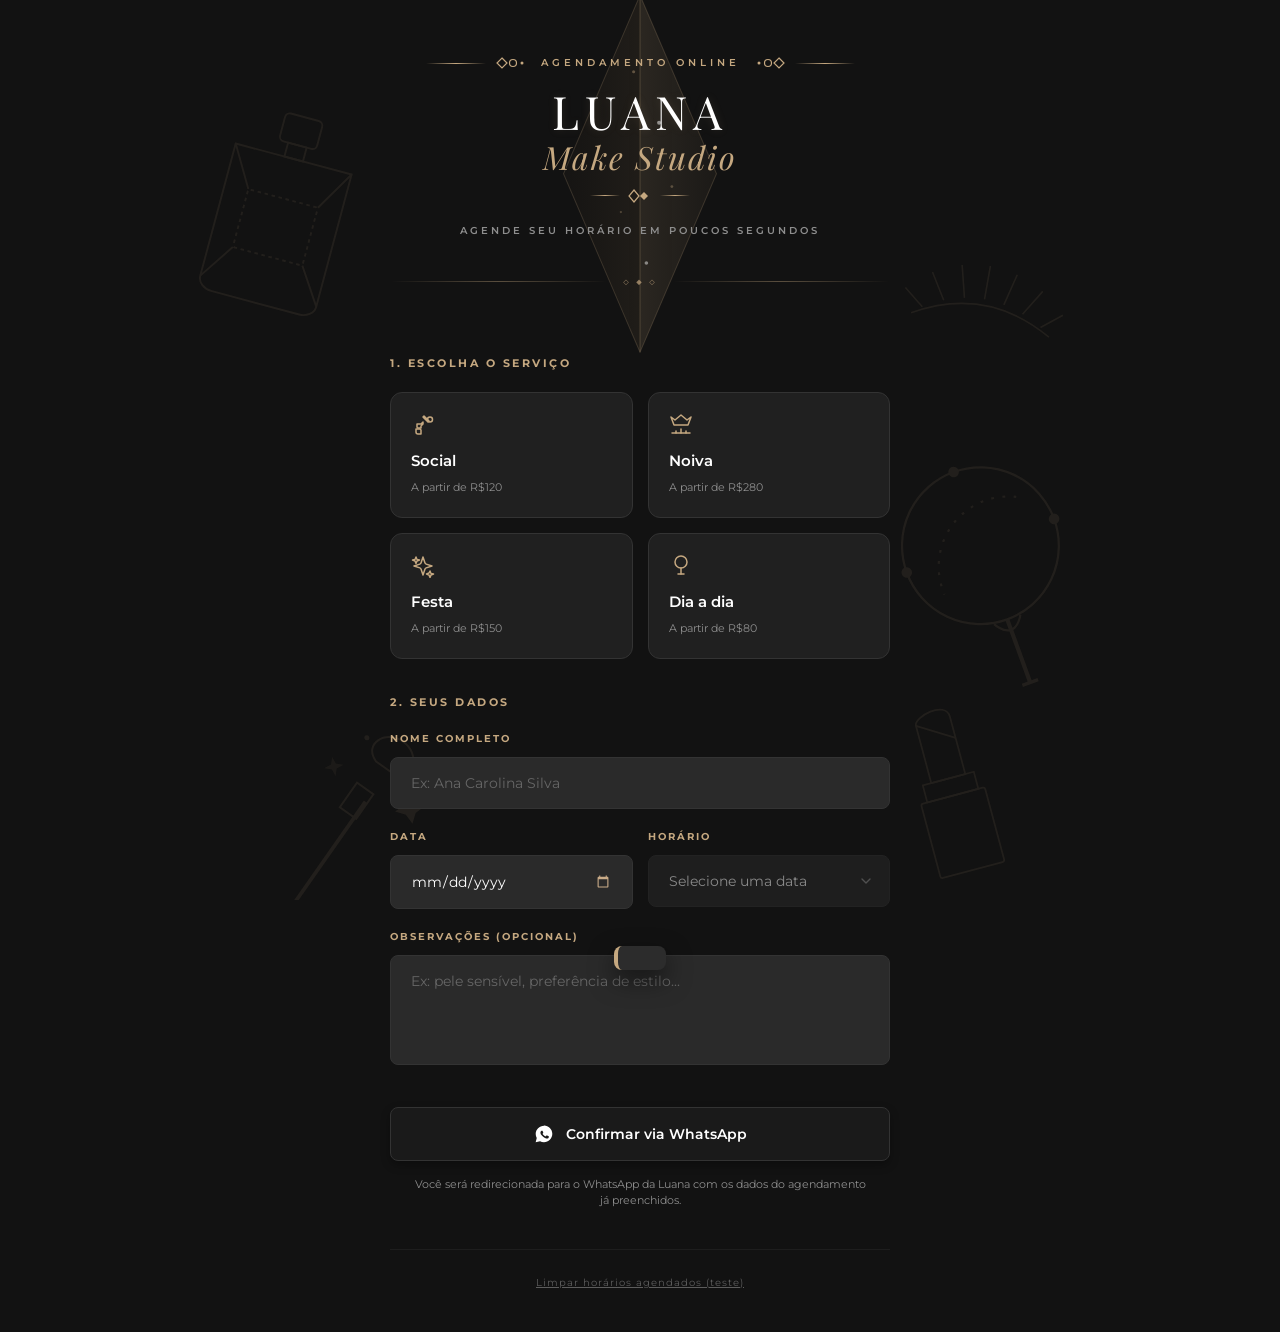
==== index.html @ 682e5b51 "Add files via upload" ====
<!DOCTYPE html>
<html lang="pt-BR">
<head>
    <meta charset="UTF-8">
    <meta name="viewport" content="width=device-width, initial-scale=1.0">
    <title>Luana Make Studio - Agendamento Online</title>
    <!-- Google Fonts -->
    <link rel="preconnect" href="https://fonts.googleapis.com">
    <link rel="preconnect" href="https://fonts.gstatic.com" crossorigin>
    <link href="https://fonts.googleapis.com/css2?family=Montserrat:wght@300;400;500;600;700&family=Playfair+Display:ital,wght@0,400;0,600;0,700;1,400&display=swap" rel="stylesheet">
    <link rel="stylesheet" href="style.css">
</head>
<body>
    <!-- Elementos de beleza decorativos no fundo da página (Marcas d'água) -->
    <div class="bg-watermarks-container">
        <!-- Perfume -->
        <svg class="bg-watermark watermark-1" viewBox="0 0 100 100" fill="none" stroke="currentColor" stroke-width="0.8">
            <rect x="42" y="10" width="16" height="12" rx="2" />
            <rect x="46" y="22" width="8" height="6" />
            <path d="M25 28 H75 V85 C75 88 72 90 69 90 H31 C28 90 25 88 25 85 Z" />
            <rect x="35" y="45" width="30" height="25" rx="1" stroke-dasharray="1.5 1.5" />
            <line x1="25" y1="28" x2="35" y2="45" />
            <line x1="75" y1="28" x2="65" y2="45" />
            <line x1="25" y1="85" x2="35" y2="70" />
            <line x1="75" y1="85" x2="65" y2="70" />
        </svg>

        <!-- Espelho de Mão -->
        <svg class="bg-watermark watermark-2" viewBox="0 0 100 100" fill="none" stroke="currentColor" stroke-width="0.8">
            <circle cx="50" cy="40" r="28" />
            <path d="M68 28 A 25 25 0 0 0 32 52" stroke-dasharray="1 3" />
            <circle cx="50" cy="12" r="1.5" fill="currentColor" />
            <circle cx="22" cy="40" r="1.5" fill="currentColor" />
            <circle cx="78" cy="40" r="1.5" fill="currentColor" />
            <path d="M50 68 V92" stroke-width="1.5" />
            <path d="M47 92 H53" stroke-width="1.2" />
            <path d="M45 68 C45 68 47 72 50 72 C53 72 55 68 55 68" />
        </svg>

        <!-- Pincel de Make e Brilhos -->
        <svg class="bg-watermark watermark-3" viewBox="0 0 100 100" fill="none" stroke="currentColor" stroke-width="0.8">
            <line x1="20" y1="80" x2="65" y2="35" stroke-width="1.5" />
            <rect x="63" y="27" width="8" height="12" transform="rotate(45 63 27)" />
            <path d="M72 20 C68 12 78 8 84 14 C90 20 86 30 78 26 Z" />
            <path d="M82 35 L84 39 L88 41 L84 43 L82 47 L80 43 L76 41 L80 39 Z" fill="currentColor" stroke="none" />
            <path d="M55 15 L56 18 L59 19 L56 20 L55 23 L54 20 L51 19 L54 18 Z" fill="currentColor" stroke="none" opacity="0.6" />
            <circle cx="70" cy="10" r="1" fill="currentColor" stroke="none" />
            <circle cx="92" cy="28" r="0.8" fill="currentColor" stroke="none" />
        </svg>

        <!-- Cílios Minimalistas -->
        <svg class="bg-watermark watermark-4" viewBox="0 0 100 100" fill="none" stroke="currentColor" stroke-width="0.8">
            <path d="M15 50 Q 50 30, 85 50" />
            <line x1="20" y1="46" x2="10" y2="38" />
            <line x1="30" y1="41" x2="22" y2="28" />
            <line x1="40" y1="38" x2="36" y2="22" />
            <line x1="50" y1="37" x2="50" y2="20" />
            <line x1="60" y1="38" x2="64" y2="22" />
            <line x1="70" y1="41" x2="78" y2="28" />
            <line x1="80" y1="46" x2="90" y2="38" />
        </svg>

        <!-- Batom de Luxo -->
        <svg class="bg-watermark watermark-5" viewBox="0 0 100 100" fill="none" stroke="currentColor" stroke-width="0.8">
            <rect x="35" y="55" width="30" height="35" rx="1" />
            <rect x="38" y="47" width="24" height="8" />
            <path d="M42 47 V 20 C42 16, 58 12, 58 20 V 47 Z" />
            <line x1="42" y1="20" x2="58" y2="30" />
        </svg>
    </div>

    <div class="container">
        <!-- Header -->
        <header class="header">
            <!-- Diamante decorativo no fundo -->
            <div class="header-diamond-bg">
                <svg viewBox="0 0 200 300" fill="none" xmlns="http://www.w3.org/2000/svg">
                    <!-- Esquerda (Faceta Escura) -->
                    <polygon points="100,10 40,150 100,290" fill="url(#left-facet-grad)" />
                    <!-- Direita (Faceta Clara) -->
                    <polygon points="100,10 160,150 100,290" fill="url(#right-facet-grad)" />
                    
                    <!-- Linhas de contorno sutis -->
                    <path d="M100 10 L160 150 L100 290 L40 150 Z" stroke="rgba(197, 168, 128, 0.2)" stroke-width="0.8" />
                    <line x1="100" y1="10" x2="100" y2="290" stroke="rgba(197, 168, 128, 0.25)" stroke-width="0.8" />
                    
                    <!-- Brilhos (Sparkles) -->
                    <circle cx="95" cy="70" r="1.2" fill="#c5a880" opacity="0.4" />
                    <circle cx="115" cy="110" r="1.6" fill="#ffffff" opacity="0.5" />
                    <circle cx="85" cy="180" r="0.9" fill="#c5a880" opacity="0.3" />
                    <circle cx="105" cy="220" r="1.4" fill="#ffffff" opacity="0.45" />
                    <circle cx="125" cy="160" r="1.1" fill="#c5a880" opacity="0.35" />

                    <defs>
                        <linearGradient id="left-facet-grad" x1="0" y1="0" x2="1" y2="0">
                            <stop offset="0%" stop-color="rgba(110, 85, 55, 0.05)" />
                            <stop offset="100%" stop-color="rgba(138, 111, 77, 0.12)" />
                        </linearGradient>
                        <linearGradient id="right-facet-grad" x1="0" y1="0" x2="1" y2="0">
                            <stop offset="0%" stop-color="rgba(197, 168, 128, 0.14)" />
                            <stop offset="100%" stop-color="rgba(165, 136, 100, 0.07)" />
                        </linearGradient>
                    </defs>
                </svg>
            </div>

            <div class="header-top">
                <span class="decor-line"></span>
                <svg class="decor-svg" viewBox="0 0 35 12" fill="none" xmlns="http://www.w3.org/2000/svg">
                    <path d="M6 1 L11 6 L6 11 L1 6 Z" stroke="#c5a880" stroke-width="1.2" />
                    <circle cx="17" cy="6" r="3.5" stroke="#c5a880" stroke-width="1.2" />
                    <circle cx="26" cy="6" r="1.5" fill="#c5a880" />
                </svg>
                <span class="header-tag">AGENDAMENTO ONLINE</span>
                <svg class="decor-svg" viewBox="0 0 35 12" fill="none" xmlns="http://www.w3.org/2000/svg">
                    <circle cx="9" cy="6" r="1.5" fill="#c5a880" />
                    <circle cx="18" cy="6" r="3.5" stroke="#c5a880" stroke-width="1.2" />
                    <path d="M29 1 L34 6 L29 11 L24 6 Z" stroke="#c5a880" stroke-width="1.2" />
                </svg>
                <span class="decor-line"></span>
            </div>
            
            <h1 class="brand-title">LUANA</h1>
            <h2 class="brand-subtitle">Make Studio</h2>
            
            <div class="header-bottom">
                <span class="decor-line-short"></span>
                <svg class="decor-svg-bottom" viewBox="0 0 24 14" fill="none" xmlns="http://www.w3.org/2000/svg">
                    <path d="M6 1 L11 7 L6 13 L1 7 Z" stroke="#c5a880" stroke-width="1.2" />
                    <path d="M16 3 L20 7 L16 11 L12 7 Z" fill="#c5a880" />
                </svg>
                <span class="decor-line-short"></span>
            </div>
            
            <p class="cta-subtitle">AGENDE SEU HORÁRIO EM POUCOS SEGUNDOS</p>

            <!-- Divisor entre o topo (header) e o meio da página -->
            <div class="header-main-divider">
                <span class="line"></span>
                <span class="symbol">◇  ◆  ◇</span>
                <span class="line"></span>
            </div>
        </header>

        <!-- Main Form -->
        <form id="booking-form" class="booking-form" novalidate>
            
            <!-- Step 1: Escolha o Serviço -->
            <section class="section">
                <h3 class="section-title">1. ESCOLHA O SERVIÇO</h3>
                
                <div class="services-grid">
                    <!-- Service 1: Social -->
                    <div class="service-card" data-service="Social" data-price="120" tabindex="0">
                        <div class="select-indicator">
                            <svg viewBox="0 0 24 24" fill="none" stroke="currentColor" stroke-width="3">
                                <polyline points="20 6 9 17 4 12"></polyline>
                            </svg>
                        </div>
                        <div class="service-icon">
                            <!-- Brushes SVG -->
                            <svg viewBox="0 0 24 24" fill="none" stroke="currentColor" stroke-width="1.5" stroke-linecap="round" stroke-linejoin="round">
                                <path d="m18 8-1 1-5-5 1-1Z"/>
                                <path d="m12 9-2 2H6v3c0 .6.4 1 1 1h3v-2l2-2Z"/>
                                <path d="M9 16H5v3a2 2 0 0 0 2 2h3v-4Z"/>
                                <path d="M19 9a2.5 2.5 0 1 0 0-5 2.5 2.5 0 0 0 0 5Z"/>
                            </svg>
                        </div>
                        <h4 class="service-name">Social</h4>
                        <p class="service-price">A partir de R$120</p>
                    </div>

                    <!-- Service 2: Noiva -->
                    <div class="service-card" data-service="Noiva" data-price="280" tabindex="0">
                        <div class="select-indicator">
                            <svg viewBox="0 0 24 24" fill="none" stroke="currentColor" stroke-width="3">
                                <polyline points="20 6 9 17 4 12"></polyline>
                            </svg>
                        </div>
                        <div class="service-icon">
                            <!-- Tiara/Crown SVG -->
                            <svg viewBox="0 0 24 24" fill="none" stroke="currentColor" stroke-width="1.5" stroke-linecap="round" stroke-linejoin="round">
                                <path d="M2 4 5 12h14l3-8-4 3-6-5-6 5Z"/>
                                <path d="M3 20h18"/>
                                <path d="M12 20v-4"/>
                                <path d="M7 20v-2"/>
                                <path d="M17 20v-2"/>
                            </svg>
                        </div>
                        <h4 class="service-name">Noiva</h4>
                        <p class="service-price">A partir de R$280</p>
                    </div>

                    <!-- Service 3: Festa -->
                    <div class="service-card" data-service="Festa" data-price="150" tabindex="0">
                        <div class="select-indicator">
                            <svg viewBox="0 0 24 24" fill="none" stroke="currentColor" stroke-width="3">
                                <polyline points="20 6 9 17 4 12"></polyline>
                            </svg>
                        </div>
                        <div class="service-icon">
                            <!-- Sparkles SVG -->
                            <svg viewBox="0 0 24 24" fill="none" stroke="currentColor" stroke-width="1.5" stroke-linecap="round" stroke-linejoin="round">
                                <path d="m12 3-1.912 5.813a2 2 0 0 1-1.275 1.275L3 12l5.813 1.912a2 2 0 0 1 1.275 1.275L12 21l1.912-5.813a2 2 0 0 1 1.275-1.275L21 12l-5.813-1.912a2 2 0 0 1-1.275-1.275Z"/>
                                <path d="m5 3 1 2.5L8.5 6 6 7 5 9.5 4 7 1.5 6 4 5.5Z"/>
                                <path d="m19 17 1 2.5 2.5.5-2.5 1-1 2.5-1-2.5-2.5-1 2.5-1Z"/>
                            </svg>
                        </div>
                        <h4 class="service-name">Festa</h4>
                        <p class="service-price">A partir de R$150</p>
                    </div>

                    <!-- Service 4: Dia a dia -->
                    <div class="service-card" data-service="Dia a dia" data-price="80" tabindex="0">
                        <div class="select-indicator">
                            <svg viewBox="0 0 24 24" fill="none" stroke="currentColor" stroke-width="3">
                                <polyline points="20 6 9 17 4 12"></polyline>
                            </svg>
                        </div>
                        <div class="service-icon">
                            <!-- Mirror/Hand mirror SVG -->
                            <svg viewBox="0 0 24 24" fill="none" stroke="currentColor" stroke-width="1.5" stroke-linecap="round" stroke-linejoin="round">
                                <circle cx="12" cy="8" r="6"/>
                                <path d="M12 14v6"/>
                                <path d="M9 20h6"/>
                            </svg>
                        </div>
                        <h4 class="service-name">Dia a dia</h4>
                        <p class="service-price">A partir de R$80</p>
                    </div>
                </div>
                <!-- Input oculto para armazenar o serviço selecionado -->
                <input type="hidden" id="selected-service" name="service" required>
            </section>

            <!-- Step 2: Seus Dados -->
            <section class="section">
                <h3 class="section-title">2. SEUS DADOS</h3>
                
                <!-- Nome Completo -->
                <div class="form-group">
                    <label for="name" class="form-label">NOME COMPLETO</label>
                    <input type="text" id="name" name="name" class="form-input" placeholder="Ex: Ana Carolina Silva" required autocomplete="name">
                </div>
                
                <!-- Data e Horário -->
                <div class="form-row">
                    <div class="form-group">
                        <label for="date" class="form-label">DATA</label>
                        <input type="date" id="date" name="date" class="form-input" required min="">
                    </div>
                    
                    <div class="form-group">
                        <label for="time" class="form-label">HORÁRIO</label>
                        <select id="time" name="time" class="form-input" required disabled>
                            <option value="" disabled selected>Selecione uma data</option>
                        </select>
                    </div>
                </div>
                
                <!-- Observações -->
                <div class="form-group">
                    <label for="notes" class="form-label">OBSERVAÇÕES (OPCIONAL)</label>
                    <textarea id="notes" name="notes" class="form-input form-textarea" placeholder="Ex: pele sensível, preferência de estilo..."></textarea>
                </div>
            </section>

            <!-- Submit Button & Disclaimer -->
            <div class="form-actions">
                <button type="submit" id="submit-btn" class="submit-btn">
                    <svg class="whatsapp-icon" viewBox="0 0 24 24" fill="currentColor">
                        <path d="M12.012 2c-5.506 0-9.979 4.478-9.979 9.984 0 1.758.455 3.414 1.258 4.865L2 22l5.289-1.383c1.4.764 2.996 1.196 4.701 1.196 5.505 0 9.979-4.478 9.979-9.983 0-5.507-4.474-9.984-9.957-9.984zm5.748 14.127c-.244.689-1.218 1.253-1.677 1.297-.459.043-.919.223-2.923-.572-2.584-1.025-4.238-3.66-4.367-3.832-.128-.172-1.04-1.385-1.04-2.639 0-1.254.65-1.87.882-2.115.23-.245.503-.306.671-.306.168 0 .336.002.482.01.149.008.35-.057.548.423.2.487.683 1.666.744 1.787.06.121.101.263.02.424-.079.162-.12.263-.242.404-.122.141-.257.315-.367.423-.122.121-.25.253-.108.497.142.244.632 1.041 1.36 1.69.937.834 1.725 1.09 1.97 1.212.244.122.387.101.529-.062.142-.162.61-.71.773-.951.162-.244.325-.203.548-.121.223.081 1.414.667 1.657.789.244.122.406.182.465.283.06.101.06.586-.184 1.275z"/>
                    </svg>
                    <span>Confirmar via WhatsApp</span>
                </button>
                <p class="disclaimer">
                    Você será redirecionada para o WhatsApp da Luana com os dados do agendamento já preenchidos.
                </p>
            </div>
        </form>

        <!-- Test and Utility Buttons -->
        <footer class="footer">
            <button id="reset-bookings-btn" class="reset-btn" type="button">
                Limpar horários agendados (teste)
            </button>
        </footer>
    </div>

    <!-- Notification Toast -->
    <div id="toast" class="toast">
        <span id="toast-message"></span>
    </div>

    <script src="script.js"></script>
</body>
</html>
---- style.css ----
/* Design System & Variáveis */
:root {
    --bg-main: #121212;
    --bg-card: #202020;
    --bg-input: #2a2a2a;
    --bg-input-focus: #303030;
    --color-gold: #c5a880;
    --color-gold-hover: #e5c59e;
    --color-text-primary: #ffffff;
    --color-text-secondary: #c5a880;
    --color-text-muted: #8e8e8e;
    --color-border: #333333;
    --color-border-active: #c5a880;
    --color-success: #25d366; /* WhatsApp Green */
    
    --font-heading: 'Playfair Display', Georgia, serif;
    --font-body: 'Montserrat', sans-serif;
    
    --transition-fast: 0.2s ease;
    --transition-normal: 0.3s ease;
    --transition-slow: 0.5s ease;
    
    --radius-lg: 12px;
    --radius-md: 8px;
    --radius-sm: 4px;
}

/* Reset Geral */
* {
    margin: 0;
    padding: 0;
    box-sizing: border-box;
    -webkit-tap-highlight-color: transparent;
}

body {
    background-color: var(--bg-main);
    color: var(--color-text-primary);
    font-family: var(--font-body);
    font-size: 14px;
    line-height: 1.6;
    padding: 40px 20px;
    min-height: 100vh;
    display: flex;
    justify-content: center;
    align-items: flex-start;
    overflow-x: hidden;
}

/* Container Principal */
.container {
    width: 100%;
    max-width: 500px;
    margin: 0 auto;
    animation: fadeIn var(--transition-slow) forwards;
}

@keyframes fadeIn {
    from {
        opacity: 0;
        transform: translateY(20px);
    }
    to {
        opacity: 1;
        transform: translateY(0);
    }
}

/* Header */
.header {
    text-align: center;
    margin-bottom: 40px;
    position: relative;
    padding: 15px 0;
}

.header-diamond-bg {
    position: absolute;
    top: 50%;
    left: 50%;
    transform: translate(-50%, -50%);
    width: 100%;
    max-width: 255px;
    height: auto;
    z-index: 1;
    pointer-events: none;
}

.header-top {
    display: flex;
    align-items: center;
    justify-content: center;
    gap: 10px;
    margin-bottom: 15px;
    position: relative;
    z-index: 2;
}

.decor-line {
    width: 60px;
    height: 1px;
    background: linear-gradient(90deg, transparent, var(--color-gold), transparent);
}

.decor-svg {
    width: 35px;
    height: 12px;
    display: block;
}

.header-tag {
    color: var(--color-gold);
    font-family: var(--font-body);
    font-size: 10px;
    font-weight: 600;
    letter-spacing: 4px;
}

.brand-title {
    font-family: var(--font-heading);
    font-size: 46px;
    font-weight: 400;
    letter-spacing: 6px;
    color: var(--color-text-primary);
    line-height: 1.1;
    margin-bottom: 2px;
    position: relative;
    z-index: 2;
    text-shadow: 0 0 10px rgba(197, 168, 128, 0.15);
}

.brand-subtitle {
    font-family: var(--font-heading);
    font-size: 32px;
    font-style: italic;
    font-weight: 400;
    letter-spacing: 2px;
    color: var(--color-gold);
    line-height: 1.1;
    margin-bottom: 15px;
    position: relative;
    z-index: 2;
}

.header-bottom {
    display: flex;
    align-items: center;
    justify-content: center;
    gap: 8px;
    margin-bottom: 20px;
    position: relative;
    z-index: 2;
}

.decor-line-short {
    width: 30px;
    height: 1px;
    background: linear-gradient(90deg, transparent, var(--color-gold), transparent);
}

.decor-svg-bottom {
    width: 24px;
    height: 14px;
    display: block;
}

.cta-subtitle {
    font-size: 10px;
    color: var(--color-text-muted);
    letter-spacing: 3px;
    font-weight: 600;
    position: relative;
    z-index: 2;
}

.header-main-divider {
    display: flex;
    align-items: center;
    justify-content: center;
    gap: 15px;
    margin-top: 35px;
    margin-bottom: 10px;
    position: relative;
    z-index: 2;
}

.header-main-divider .line {
    flex-grow: 1;
    height: 1px;
    background: linear-gradient(90deg, transparent, rgba(197, 168, 128, 0.4), transparent);
}

.header-main-divider .symbol {
    color: var(--color-gold);
    font-size: 10px;
    opacity: 0.7;
    letter-spacing: 2px;
}

/* Seções de Formulário */
.section {
    margin-bottom: 35px;
}

.section-title {
    font-size: 11px;
    font-weight: 700;
    color: var(--color-gold);
    letter-spacing: 2.5px;
    margin-bottom: 20px;
    text-transform: uppercase;
}

/* Grid de Serviços */
.services-grid {
    display: grid;
    grid-template-columns: 1fr 1fr;
    gap: 15px;
}

.service-card {
    background-color: var(--bg-card);
    border: 1px solid var(--color-border);
    border-radius: var(--radius-lg);
    padding: 20px;
    cursor: pointer;
    position: relative;
    transition: all var(--transition-normal);
    outline: none;
    display: flex;
    flex-direction: column;
    align-items: flex-start;
}

.service-card:hover {
    border-color: rgba(197, 168, 128, 0.4);
    transform: translateY(-2px);
    box-shadow: 0 4px 15px rgba(0, 0, 0, 0.2);
}

.service-card:focus-visible {
    border-color: var(--color-gold);
    box-shadow: 0 0 0 2px rgba(197, 168, 128, 0.2);
}

/* Ícone do serviço */
.service-icon {
    width: 24px;
    height: 24px;
    color: var(--color-gold);
    margin-bottom: 12px;
    transition: transform var(--transition-normal);
}

.service-card:hover .service-icon {
    transform: scale(1.1);
}

.service-name {
    font-size: 15px;
    font-weight: 600;
    margin-bottom: 6px;
    color: var(--color-text-primary);
}

.service-price {
    font-size: 11px;
    color: var(--color-text-muted);
    font-weight: 400;
}

/* Indicador de Seleção (Checkmark) */
.select-indicator {
    position: absolute;
    top: 15px;
    right: 15px;
    width: 20px;
    height: 20px;
    background-color: var(--color-gold);
    border-radius: 50%;
    display: flex;
    align-items: center;
    justify-content: center;
    opacity: 0;
    transform: scale(0.5);
    transition: all var(--transition-normal);
    color: var(--bg-main);
}

.select-indicator svg {
    width: 12px;
    height: 12px;
}

/* Estado Selecionado */
.service-card.selected {
    border-color: var(--color-border-active);
    background-color: rgba(197, 168, 128, 0.05);
}

.service-card.selected .select-indicator {
    opacity: 1;
    transform: scale(1);
}

/* Formulários */
.form-group {
    margin-bottom: 20px;
}

.form-row {
    display: grid;
    grid-template-columns: 1fr 1fr;
    gap: 15px;
}

.form-label {
    display: block;
    font-size: 10px;
    font-weight: 700;
    color: var(--color-gold);
    letter-spacing: 2px;
    margin-bottom: 10px;
    text-transform: uppercase;
}

.form-input {
    width: 100%;
    background-color: var(--bg-input);
    border: 1px solid var(--color-border);
    border-radius: var(--radius-md);
    color: var(--color-text-primary);
    padding: 16px 20px;
    font-family: var(--font-body);
    font-size: 14px;
    outline: none;
    transition: all var(--transition-fast);
}

.form-input::placeholder {
    color: var(--color-text-muted);
    opacity: 0.6;
}

.form-input:focus {
    border-color: var(--color-gold);
    background-color: var(--bg-input-focus);
    box-shadow: 0 0 10px rgba(197, 168, 128, 0.1);
}

.form-textarea {
    resize: none;
    min-height: 110px;
}

/* Estilo específico para Select */
select.form-input {
    appearance: none;
    background-image: url("data:image/svg+xml,%3Csvg xmlns='http://www.w3.org/2000/svg' width='24' height='24' viewBox='0 0 24 24' fill='none' stroke='%23c5a880' stroke-width='2' stroke-linecap='round' stroke-linejoin='round'%3E%3Cpolyline points='6 9 12 15 18 9'%3E%3C/polyline%3E%3C/svg%3E");
    background-repeat: no-repeat;
    background-position: right 15px center;
    background-size: 16px;
    padding-right: 45px;
}

select.form-input:disabled {
    opacity: 0.5;
    cursor: not-allowed;
    background-image: url("data:image/svg+xml,%3Csvg xmlns='http://www.w3.org/2000/svg' width='24' height='24' viewBox='0 0 24 24' fill='none' stroke='%238e8e8e' stroke-width='2' stroke-linecap='round' stroke-linejoin='round'%3E%3Cpolyline points='6 9 12 15 18 9'%3E%3C/polyline%3E%3C/svg%3E");
}

/* Estilo para input Date (customizando ícone do calendário se suportado) */
input[type="date"]::-webkit-calendar-picker-indicator {
    filter: invert(79%) sepia(19%) saturate(543%) hue-rotate(352deg) brightness(88%) contrast(83%); /* Transforma em cor dourada */
    cursor: pointer;
}

/* Ações / Botões */
.form-actions {
    text-align: center;
    margin-top: 30px;
}

.submit-btn {
    width: 100%;
    background-color: #1a1a1a;
    border: 1px solid var(--color-border);
    border-radius: var(--radius-md);
    color: var(--color-text-primary);
    padding: 16px 24px;
    font-family: var(--font-body);
    font-size: 14px;
    font-weight: 600;
    cursor: pointer;
    display: flex;
    align-items: center;
    justify-content: center;
    gap: 12px;
    transition: all var(--transition-normal);
    outline: none;
    box-shadow: 0 4px 10px rgba(0, 0, 0, 0.3);
}

.submit-btn:hover {
    border-color: var(--color-gold);
    color: var(--color-gold);
    background-color: #222222;
    transform: translateY(-1px);
    box-shadow: 0 6px 15px rgba(197, 168, 128, 0.1);
}

.submit-btn:active {
    transform: translateY(1px);
}

.whatsapp-icon {
    width: 20px;
    height: 20px;
}

.disclaimer {
    font-size: 11px;
    color: var(--color-text-muted);
    margin-top: 15px;
    line-height: 1.5;
    padding: 0 20px;
}

/* Footer / Reset */
.footer {
    margin-top: 40px;
    text-align: center;
    border-top: 1px solid rgba(255, 255, 255, 0.05);
    padding-top: 20px;
}

.reset-btn {
    background: none;
    border: none;
    color: var(--color-text-muted);
    font-size: 10px;
    text-decoration: underline;
    cursor: pointer;
    font-family: var(--font-body);
    letter-spacing: 1px;
    opacity: 0.6;
    transition: opacity var(--transition-fast);
}

.reset-btn:hover {
    opacity: 1;
    color: var(--color-gold);
}

/* Toast de Notificação */
.toast {
    position: fixed;
    bottom: 30px;
    left: 50%;
    transform: translateX(-50%) translateY(100px);
    background-color: #2c2c2c;
    border-left: 4px solid var(--color-gold);
    color: var(--color-text-primary);
    padding: 12px 24px;
    border-radius: var(--radius-md);
    font-size: 12px;
    font-weight: 500;
    box-shadow: 0 10px 25px rgba(0,0,0,0.5);
    z-index: 1000;
    transition: transform 0.4s cubic-bezier(0.175, 0.885, 0.32, 1.275);
    pointer-events: none;
}

.toast.show {
    transform: translateX(-50%) translateY(0);
}

/* Validação Visual */
.form-input.error {
    border-color: #ff4d4d;
    box-shadow: 0 0 5px rgba(255, 77, 77, 0.2);
}

/* Celulares muito pequenos */
@media (max-width: 380px) {
    .services-grid {
        grid-template-columns: 1fr;
    }
    
    .form-row {
        grid-template-columns: 1fr;
    }
}

/* Elementos Decorativos no Plano de Fundo (Marcas d'água) */
.bg-watermarks-container {
    position: fixed;
    top: 0;
    left: 0;
    width: 100vw;
    height: 100vh;
    pointer-events: none;
    z-index: -1; /* Posicionado atrás de todo o conteúdo */
    overflow: hidden;
}

.bg-watermark {
    position: absolute;
    color: var(--color-gold);
    opacity: 0.09; /* Opacidade perfeita para visibilidade e elegância */
    pointer-events: none;
    transition: opacity var(--transition-slow);
}

/* Posições padrão para telas médias/pequenas (tablets/celulares) */
.watermark-1 {
    top: 10%;
    left: 5%;
    width: 180px;
    height: 180px;
    transform: rotate(15deg);
}

.watermark-2 {
    top: 48%;
    right: 5%;
    width: 220px;
    height: 220px;
    transform: rotate(-20deg);
}

.watermark-3 {
    top: 80%;
    left: 8%;
    width: 200px;
    height: 200px;
    transform: rotate(-10deg);
}

.watermark-4 {
    top: 25%;
    right: 8%;
    width: 150px;
    height: 150px;
    transform: rotate(10deg);
}

.watermark-5 {
    top: 75%;
    right: 6%;
    width: 160px;
    height: 160px;
    transform: rotate(-15deg);
}

/* Telas grandes (Desktops) - Mantém os elementos próximos ao formulário centralizado */
@media (min-width: 900px) {
    .watermark-1 {
        left: calc(50% - 480px);
        width: 240px;
        height: 240px;
    }
    
    .watermark-2 {
        right: calc(50% - 490px);
        width: 280px;
        height: 280px;
    }
    
    .watermark-3 {
        left: calc(50% - 430px);
        width: 250px;
        height: 250px;
    }
    
    .watermark-4 {
        right: calc(50% - 440px);
        width: 200px;
        height: 200px;
    }
    
    .watermark-5 {
        right: calc(50% - 420px);
        width: 220px;
        height: 220px;
    }
}

/* Celulares (telas muito pequenas) */
@media (max-width: 600px) {
    .bg-watermark {
        opacity: 0.07; /* Ligeiramente menor em telas pequenas para evitar poluição visual */
    }
    
    .watermark-1 {
        left: -40px;
        width: 140px;
        height: 140px;
    }
    
    .watermark-2 {
        right: -50px;
        width: 160px;
        height: 160px;
    }
    
    .watermark-3 {
        left: -30px;
        width: 150px;
        height: 150px;
    }
    
    .watermark-4 {
        right: -30px;
        width: 110px;
        height: 110px;
    }
    
    .watermark-5 {
        right: -25px;
        width: 120px;
        height: 120px;
    }
}
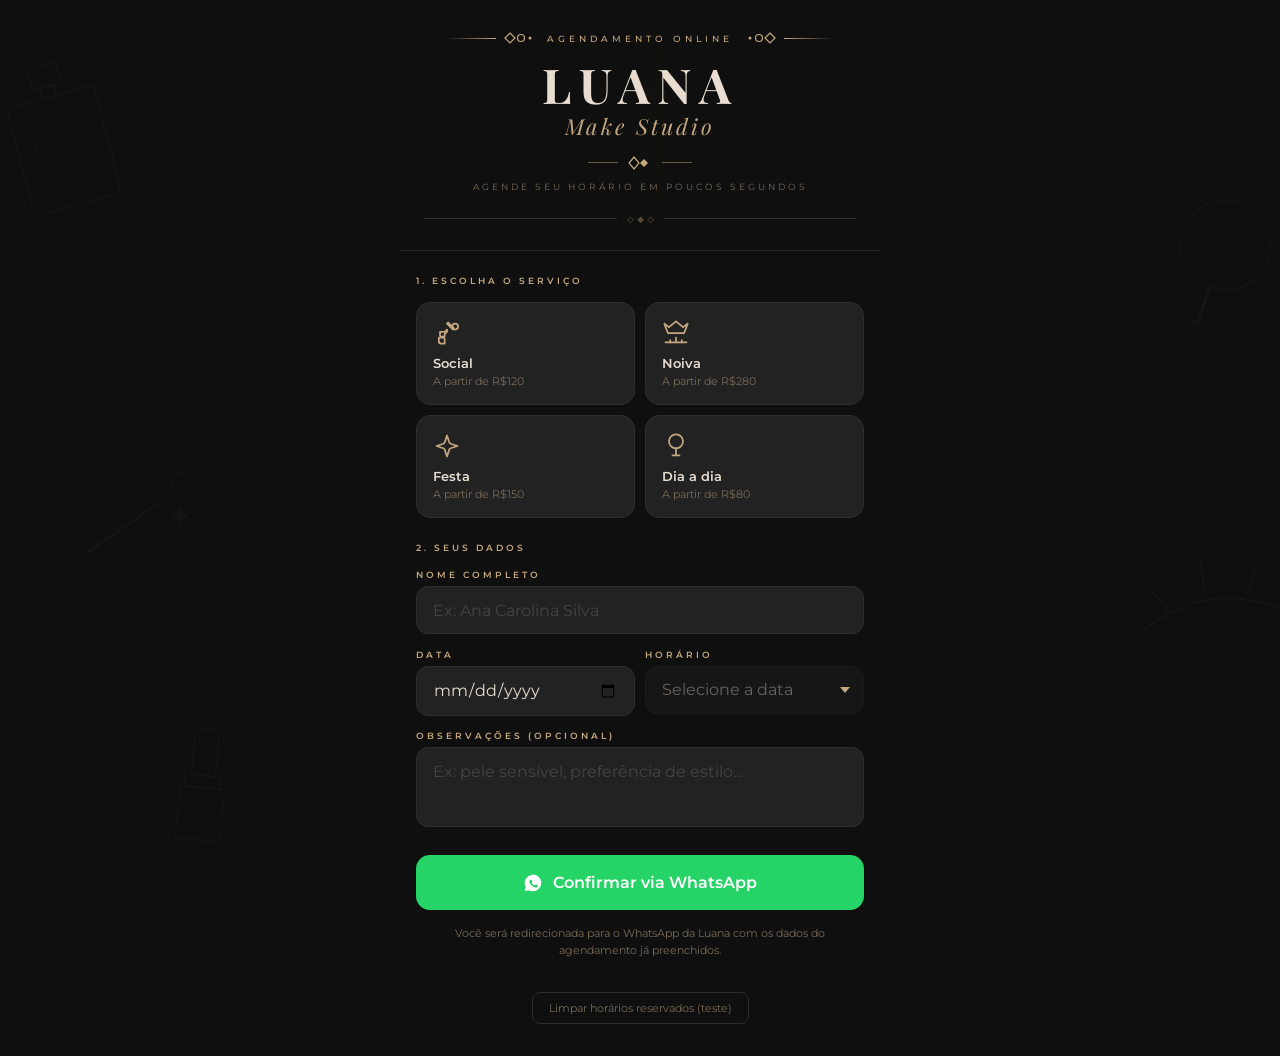
==== commit ef9778d6: "Add files via upload" ====
--- a/index.html
+++ b/index.html
@@ -1,297 +1,669 @@
 <!DOCTYPE html>
 <html lang="pt-BR">
 <head>
-    <meta charset="UTF-8">
-    <meta name="viewport" content="width=device-width, initial-scale=1.0">
-    <title>Luana Make Studio - Agendamento Online</title>
-    <!-- Google Fonts -->
-    <link rel="preconnect" href="https://fonts.googleapis.com">
-    <link rel="preconnect" href="https://fonts.gstatic.com" crossorigin>
-    <link href="https://fonts.googleapis.com/css2?family=Montserrat:wght@300;400;500;600;700&family=Playfair+Display:ital,wght@0,400;0,600;0,700;1,400&display=swap" rel="stylesheet">
-    <link rel="stylesheet" href="style.css">
+  <meta charset="UTF-8">
+  <meta name="viewport" content="width=device-width, initial-scale=1.0, viewport-fit=cover">
+  <title>Luana Make Studio - Agendamento Online</title>
+  <link rel="preconnect" href="https://fonts.googleapis.com">
+  <link rel="preconnect" href="https://fonts.gstatic.com" crossorigin>
+  <link href="https://fonts.googleapis.com/css2?family=Montserrat:wght@300;400;500;600;700&family=Playfair+Display:ital,wght@0,400;0,600;0,700;1,400&display=swap" rel="stylesheet">
+  <style>
+    *, *::before, *::after { box-sizing: border-box; margin: 0; padding: 0; -webkit-tap-highlight-color: transparent; }
+
+    :root {
+      --gold: #c5a880;
+      --gold-light: #d4bc96;
+      --gold-dark: #a0845a;
+      --bg: #0f0f0f;
+      --bg2: #1a1a1a;
+      --bg3: #222;
+      --border: #2e2e2e;
+      --text: #e8ddd0;
+      --text-muted: #7a6a58;
+      --white: #ffffff;
+      --green: #25D366;
+    }
+
+    html { font-size: 16px; scroll-behavior: smooth; }
+
+    body {
+      font-family: 'Montserrat', sans-serif;
+      background: var(--bg);
+      color: var(--text);
+      min-height: 100vh;
+      padding-bottom: env(safe-area-inset-bottom, 0);
+    }
+
+    /* ── MARCAS D'ÁGUA ── */
+    .bg-watermarks {
+      position: fixed; inset: 0;
+      pointer-events: none;
+      overflow: hidden;
+      z-index: 0;
+    }
+    .wm {
+      position: absolute;
+      color: var(--gold);
+      opacity: 0.04;
+    }
+    .wm-1 { width: 180px; top: 5%; left: -30px; transform: rotate(-15deg); }
+    .wm-2 { width: 160px; top: 20%; right: -20px; transform: rotate(20deg); }
+    .wm-3 { width: 140px; top: 50%; left: 5%; transform: rotate(10deg); }
+    .wm-4 { width: 200px; bottom: 20%; right: -30px; transform: rotate(-10deg); }
+    .wm-5 { width: 150px; bottom: 5%; left: 10%; transform: rotate(5deg); }
+
+    /* ── CONTAINER ── */
+    .container {
+      position: relative; z-index: 1;
+      max-width: 480px;
+      margin: 0 auto;
+      padding: 0 0 2rem;
+    }
+
+    /* ── HEADER ── */
+    header {
+      background: var(--bg);
+      text-align: center;
+      padding: 2rem 1.5rem 1.5rem;
+      position: relative;
+      overflow: hidden;
+      border-bottom: 1px solid rgba(197,168,128,0.15);
+    }
+    .header-diamond {
+      position: absolute;
+      top: 50%; left: 50%;
+      transform: translate(-50%, -50%);
+      width: 180px;
+      opacity: 0.06;
+      pointer-events: none;
+    }
+    .header-top {
+      display: flex;
+      align-items: center;
+      justify-content: center;
+      gap: 8px;
+      margin-bottom: 1rem;
+    }
+    .decor-line {
+      display: block;
+      height: 1px;
+      width: 50px;
+      background: linear-gradient(90deg, transparent, var(--gold));
+    }
+    .decor-line.right { background: linear-gradient(90deg, var(--gold), transparent); }
+    .decor-svg { width: 35px; flex-shrink: 0; }
+    .header-tag {
+      font-size: 9px;
+      letter-spacing: 4px;
+      color: var(--gold);
+      font-weight: 500;
+      white-space: nowrap;
+    }
+    .brand-title {
+      font-family: 'Playfair Display', serif;
+      font-size: 48px;
+      font-weight: 700;
+      letter-spacing: 8px;
+      color: var(--text);
+      line-height: 1;
+    }
+    .brand-subtitle {
+      font-family: 'Playfair Display', serif;
+      font-size: 22px;
+      font-weight: 400;
+      font-style: italic;
+      letter-spacing: 3px;
+      color: var(--gold);
+      margin-top: 0.2rem;
+    }
+    .header-bottom {
+      display: flex;
+      align-items: center;
+      justify-content: center;
+      gap: 10px;
+      margin: 0.9rem 0 0.7rem;
+    }
+    .decor-line-short {
+      display: block; height: 1px; width: 30px;
+      background: var(--gold); opacity: 0.5;
+    }
+    .decor-svg-bottom { width: 24px; }
+    .cta-subtitle {
+      font-size: 9px;
+      letter-spacing: 3px;
+      color: var(--text-muted);
+      text-transform: uppercase;
+    }
+    .header-divider {
+      display: flex; align-items: center; gap: 10px;
+      margin-top: 1.2rem;
+    }
+    .header-divider .line { flex: 1; height: 1px; background: rgba(197,168,128,0.2); }
+    .header-divider .symbol { font-size: 12px; color: var(--gold); opacity: 0.4; white-space: nowrap; }
+
+    /* ── FORM ── */
+    .booking-form { padding: 0 1rem; }
+
+    .section { margin-top: 1.5rem; }
+    .section-title {
+      font-size: 9px;
+      letter-spacing: 3px;
+      color: var(--gold);
+      font-weight: 600;
+      margin-bottom: 1rem;
+    }
+
+    /* ── SERVIÇOS ── */
+    .services-grid {
+      display: grid;
+      grid-template-columns: 1fr 1fr;
+      gap: 10px;
+    }
+    .service-card {
+      background: var(--bg3);
+      border: 1px solid var(--border);
+      border-radius: 14px;
+      padding: 1rem;
+      cursor: pointer;
+      position: relative;
+      transition: border-color 0.2s, background 0.2s;
+      touch-action: manipulation;
+      -webkit-user-select: none;
+      user-select: none;
+    }
+    .service-card:active, .service-card.selected {
+      border-color: var(--gold);
+      background: #1c1810;
+    }
+    .select-indicator {
+      position: absolute; top: 8px; right: 8px;
+      width: 18px; height: 18px;
+      border-radius: 50%;
+      background: var(--gold);
+      display: none;
+      align-items: center;
+      justify-content: center;
+    }
+    .service-card.selected .select-indicator { display: flex; }
+    .select-indicator svg { width: 10px; color: #111; }
+    .service-icon {
+      width: 28px; height: 28px;
+      margin-bottom: 8px;
+      color: var(--gold);
+    }
+    .service-icon svg { width: 100%; height: 100%; }
+    .service-name { font-size: 13px; font-weight: 600; color: var(--text); }
+    .service-price { font-size: 11px; color: var(--text-muted); margin-top: 3px; }
+    .err { font-size: 11px; color: #e07070; margin-top: 6px; display: none; }
+    .err.show { display: block; }
+
+    /* ── CAMPOS ── */
+    .form-group { margin-top: 0.9rem; }
+    .form-row { display: grid; grid-template-columns: 1fr 1fr; gap: 10px; }
+    .form-label {
+      display: block;
+      font-size: 9px;
+      letter-spacing: 3px;
+      color: var(--gold);
+      font-weight: 600;
+      margin-bottom: 6px;
+    }
+    .form-input {
+      width: 100%;
+      padding: 0.85rem 1rem;
+      background: var(--bg3);
+      border: 1px solid var(--border);
+      border-radius: 12px;
+      color: var(--text);
+      font-size: 16px; /* 16px evita zoom automático no iOS */
+      font-family: 'Montserrat', sans-serif;
+      outline: none;
+      transition: border-color 0.2s;
+      -webkit-appearance: none;
+      appearance: none;
+    }
+    .form-input::placeholder { color: #444; }
+    .form-input:focus { border-color: var(--gold); }
+    .form-textarea { resize: none; height: 80px; }
+
+    /* ── SELECT HORÁRIO — CORRIGIDO MOBILE ── */
+    .select-wrapper {
+      position: relative;
+    }
+    .select-wrapper::after {
+      content: '';
+      position: absolute;
+      right: 14px;
+      top: 50%;
+      transform: translateY(-50%);
+      width: 0; height: 0;
+      border-left: 5px solid transparent;
+      border-right: 5px solid transparent;
+      border-top: 6px solid var(--gold);
+      pointer-events: none;
+    }
+    .select-wrapper select {
+      width: 100%;
+      padding: 0.85rem 2.5rem 0.85rem 1rem;
+      background: var(--bg3);
+      border: 1px solid var(--border);
+      border-radius: 12px;
+      color: var(--text);
+      font-size: 16px; /* evita zoom no iOS */
+      font-family: 'Montserrat', sans-serif;
+      outline: none;
+      -webkit-appearance: none;
+      -moz-appearance: none;
+      appearance: none;
+      cursor: pointer;
+      touch-action: manipulation;
+    }
+    .select-wrapper select:focus { border-color: var(--gold); }
+    .select-wrapper select option { background: #1a1a1a; color: var(--text); }
+    .select-wrapper select:disabled { opacity: 0.4; cursor: not-allowed; }
+
+    /* ── BOTÃO ── */
+    .form-actions { margin-top: 1.5rem; }
+    .submit-btn {
+      display: flex;
+      align-items: center;
+      justify-content: center;
+      gap: 10px;
+      width: 100%;
+      padding: 1.1rem;
+      background: var(--green);
+      color: #fff;
+      border: none;
+      border-radius: 14px;
+      font-size: 16px;
+      font-family: 'Montserrat', sans-serif;
+      font-weight: 600;
+      cursor: pointer;
+      touch-action: manipulation;
+      -webkit-appearance: none;
+    }
+    .submit-btn:active { background: #1fb85a; }
+    .whatsapp-icon { width: 20px; height: 20px; flex-shrink: 0; }
+    .disclaimer {
+      text-align: center;
+      font-size: 11px;
+      color: var(--text-muted);
+      margin-top: 0.9rem;
+      line-height: 1.6;
+    }
+
+    /* ── TOAST ── */
+    .toast {
+      position: fixed;
+      bottom: 1.5rem; left: 50%;
+      transform: translateX(-50%) translateY(20px);
+      background: #1e1e1e;
+      border: 1px solid var(--gold);
+      color: var(--text);
+      padding: 0.75rem 1.25rem;
+      border-radius: 10px;
+      font-size: 13px;
+      opacity: 0;
+      pointer-events: none;
+      transition: opacity 0.3s, transform 0.3s;
+      z-index: 999;
+      white-space: nowrap;
+      max-width: 90vw;
+    }
+    .toast.show {
+      opacity: 1;
+      transform: translateX(-50%) translateY(0);
+    }
+
+    /* ── FOOTER ── */
+    .footer { text-align: center; margin-top: 2rem; }
+    .reset-btn {
+      font-size: 11px;
+      color: var(--text-muted);
+      background: none;
+      border: 1px solid var(--border);
+      border-radius: 8px;
+      padding: 0.5rem 1rem;
+      cursor: pointer;
+      font-family: 'Montserrat', sans-serif;
+      touch-action: manipulation;
+    }
+    .reset-btn:active { color: var(--gold); border-color: var(--gold); }
+  </style>
 </head>
 <body>
-    <!-- Elementos de beleza decorativos no fundo da página (Marcas d'água) -->
-    <div class="bg-watermarks-container">
-        <!-- Perfume -->
-        <svg class="bg-watermark watermark-1" viewBox="0 0 100 100" fill="none" stroke="currentColor" stroke-width="0.8">
-            <rect x="42" y="10" width="16" height="12" rx="2" />
-            <rect x="46" y="22" width="8" height="6" />
-            <path d="M25 28 H75 V85 C75 88 72 90 69 90 H31 C28 90 25 88 25 85 Z" />
-            <rect x="35" y="45" width="30" height="25" rx="1" stroke-dasharray="1.5 1.5" />
-            <line x1="25" y1="28" x2="35" y2="45" />
-            <line x1="75" y1="28" x2="65" y2="45" />
-            <line x1="25" y1="85" x2="35" y2="70" />
-            <line x1="75" y1="85" x2="65" y2="70" />
+
+<!-- Marcas d'água decorativas -->
+<div class="bg-watermarks" aria-hidden="true">
+  <!-- Perfume -->
+  <svg class="wm wm-1" viewBox="0 0 100 100" fill="none" stroke="currentColor" stroke-width="0.8">
+    <rect x="42" y="10" width="16" height="12" rx="2"/>
+    <rect x="46" y="22" width="8" height="6"/>
+    <path d="M25 28H75V85C75 88 72 90 69 90H31C28 90 25 88 25 85Z"/>
+    <rect x="35" y="45" width="30" height="25" rx="1" stroke-dasharray="1.5 1.5"/>
+  </svg>
+  <!-- Espelho -->
+  <svg class="wm wm-2" viewBox="0 0 100 100" fill="none" stroke="currentColor" stroke-width="0.8">
+    <circle cx="50" cy="40" r="28"/>
+    <path d="M50 68V92" stroke-width="1.5"/>
+    <path d="M47 92H53" stroke-width="1.2"/>
+  </svg>
+  <!-- Pincel -->
+  <svg class="wm wm-3" viewBox="0 0 100 100" fill="none" stroke="currentColor" stroke-width="0.8">
+    <line x1="20" y1="80" x2="65" y2="35" stroke-width="1.5"/>
+    <path d="M72 20C68 12 78 8 84 14C90 20 86 30 78 26Z"/>
+    <path d="M82 35L84 39L88 41L84 43L82 47L80 43L76 41L80 39Z" fill="currentColor" stroke="none"/>
+  </svg>
+  <!-- Cílios -->
+  <svg class="wm wm-4" viewBox="0 0 100 100" fill="none" stroke="currentColor" stroke-width="0.8">
+    <path d="M15 50Q50 30 85 50"/>
+    <line x1="30" y1="41" x2="22" y2="28"/>
+    <line x1="50" y1="37" x2="50" y2="20"/>
+    <line x1="70" y1="41" x2="78" y2="28"/>
+  </svg>
+  <!-- Batom -->
+  <svg class="wm wm-5" viewBox="0 0 100 100" fill="none" stroke="currentColor" stroke-width="0.8">
+    <rect x="35" y="55" width="30" height="35" rx="1"/>
+    <rect x="38" y="47" width="24" height="8"/>
+    <path d="M42 47V20C42 16 58 12 58 20V47Z"/>
+  </svg>
+</div>
+
+<div class="container">
+  <!-- Header -->
+  <header>
+    <!-- Diamante de fundo -->
+    <svg class="header-diamond" viewBox="0 0 200 300" fill="none" aria-hidden="true">
+      <polygon points="100,10 40,150 100,290" fill="url(#lgL)"/>
+      <polygon points="100,10 160,150 100,290" fill="url(#lgR)"/>
+      <path d="M100 10L160 150L100 290L40 150Z" stroke="rgba(197,168,128,0.2)" stroke-width="0.8"/>
+      <line x1="100" y1="10" x2="100" y2="290" stroke="rgba(197,168,128,0.25)" stroke-width="0.8"/>
+      <circle cx="115" cy="110" r="1.6" fill="#fff" opacity="0.5"/>
+      <circle cx="95" cy="70" r="1.2" fill="#c5a880" opacity="0.4"/>
+      <defs>
+        <linearGradient id="lgL" x1="0" y1="0" x2="1" y2="0">
+          <stop offset="0%" stop-color="rgba(110,85,55,0.05)"/>
+          <stop offset="100%" stop-color="rgba(138,111,77,0.12)"/>
+        </linearGradient>
+        <linearGradient id="lgR" x1="0" y1="0" x2="1" y2="0">
+          <stop offset="0%" stop-color="rgba(197,168,128,0.14)"/>
+          <stop offset="100%" stop-color="rgba(165,136,100,0.07)"/>
+        </linearGradient>
+      </defs>
+    </svg>
+
+    <div class="header-top">
+      <span class="decor-line"></span>
+      <svg class="decor-svg" viewBox="0 0 35 12" fill="none">
+        <path d="M6 1L11 6L6 11L1 6Z" stroke="#c5a880" stroke-width="1.2"/>
+        <circle cx="17" cy="6" r="3.5" stroke="#c5a880" stroke-width="1.2"/>
+        <circle cx="26" cy="6" r="1.5" fill="#c5a880"/>
+      </svg>
+      <span class="header-tag">AGENDAMENTO ONLINE</span>
+      <svg class="decor-svg" viewBox="0 0 35 12" fill="none">
+        <circle cx="9" cy="6" r="1.5" fill="#c5a880"/>
+        <circle cx="18" cy="6" r="3.5" stroke="#c5a880" stroke-width="1.2"/>
+        <path d="M29 1L34 6L29 11L24 6Z" stroke="#c5a880" stroke-width="1.2"/>
+      </svg>
+      <span class="decor-line right"></span>
+    </div>
+
+    <h1 class="brand-title">LUANA</h1>
+    <h2 class="brand-subtitle">Make Studio</h2>
+
+    <div class="header-bottom">
+      <span class="decor-line-short"></span>
+      <svg class="decor-svg-bottom" viewBox="0 0 24 14" fill="none">
+        <path d="M6 1L11 7L6 13L1 7Z" stroke="#c5a880" stroke-width="1.2"/>
+        <path d="M16 3L20 7L16 11L12 7Z" fill="#c5a880"/>
+      </svg>
+      <span class="decor-line-short"></span>
+    </div>
+
+    <p class="cta-subtitle">AGENDE SEU HORÁRIO EM POUCOS SEGUNDOS</p>
+
+    <div class="header-divider">
+      <span class="line"></span>
+      <span class="symbol">◇ ◆ ◇</span>
+      <span class="line"></span>
+    </div>
+  </header>
+
+  <!-- Formulário -->
+  <form id="booking-form" class="booking-form" novalidate>
+
+    <!-- Serviços -->
+    <section class="section">
+      <h3 class="section-title">1. ESCOLHA O SERVIÇO</h3>
+      <div class="services-grid">
+
+        <div class="service-card" data-service="Maquiagem Social" data-price="120" tabindex="0">
+          <div class="select-indicator">
+            <svg viewBox="0 0 24 24" fill="none" stroke="currentColor" stroke-width="3"><polyline points="20 6 9 17 4 12"/></svg>
+          </div>
+          <div class="service-icon">
+            <svg viewBox="0 0 24 24" fill="none" stroke="currentColor" stroke-width="1.5" stroke-linecap="round" stroke-linejoin="round">
+              <path d="m18 8-1 1-5-5 1-1Z"/><path d="m12 9-2 2H6v3c0 .6.4 1 1 1h3v-2l2-2Z"/><path d="M9 16H5v3a2 2 0 0 0 2 2h3v-4Z"/><path d="M19 9a2.5 2.5 0 1 0 0-5 2.5 2.5 0 0 0 0 5Z"/>
+            </svg>
+          </div>
+          <p class="service-name">Social</p>
+          <p class="service-price">A partir de R$120</p>
+        </div>
+
+        <div class="service-card" data-service="Maquiagem de Noiva" data-price="280" tabindex="0">
+          <div class="select-indicator">
+            <svg viewBox="0 0 24 24" fill="none" stroke="currentColor" stroke-width="3"><polyline points="20 6 9 17 4 12"/></svg>
+          </div>
+          <div class="service-icon">
+            <svg viewBox="0 0 24 24" fill="none" stroke="currentColor" stroke-width="1.5" stroke-linecap="round" stroke-linejoin="round">
+              <path d="M2 4 5 12h14l3-8-4 3-6-5-6 5Z"/><path d="M3 20h18"/><path d="M12 20v-4"/><path d="M7 20v-2"/><path d="M17 20v-2"/>
+            </svg>
+          </div>
+          <p class="service-name">Noiva</p>
+          <p class="service-price">A partir de R$280</p>
+        </div>
+
+        <div class="service-card" data-service="Maquiagem Festa" data-price="150" tabindex="0">
+          <div class="select-indicator">
+            <svg viewBox="0 0 24 24" fill="none" stroke="currentColor" stroke-width="3"><polyline points="20 6 9 17 4 12"/></svg>
+          </div>
+          <div class="service-icon">
+            <svg viewBox="0 0 24 24" fill="none" stroke="currentColor" stroke-width="1.5" stroke-linecap="round" stroke-linejoin="round">
+              <path d="m12 3-1.912 5.813a2 2 0 0 1-1.275 1.275L3 12l5.813 1.912a2 2 0 0 1 1.275 1.275L12 21l1.912-5.813a2 2 0 0 1 1.275-1.275L21 12l-5.813-1.912a2 2 0 0 1-1.275-1.275Z"/>
+            </svg>
+          </div>
+          <p class="service-name">Festa</p>
+          <p class="service-price">A partir de R$150</p>
+        </div>
+
+        <div class="service-card" data-service="Maquiagem Dia a Dia" data-price="80" tabindex="0">
+          <div class="select-indicator">
+            <svg viewBox="0 0 24 24" fill="none" stroke="currentColor" stroke-width="3"><polyline points="20 6 9 17 4 12"/></svg>
+          </div>
+          <div class="service-icon">
+            <svg viewBox="0 0 24 24" fill="none" stroke="currentColor" stroke-width="1.5" stroke-linecap="round" stroke-linejoin="round">
+              <circle cx="12" cy="8" r="6"/><path d="M12 14v6"/><path d="M9 20h6"/>
+            </svg>
+          </div>
+          <p class="service-name">Dia a dia</p>
+          <p class="service-price">A partir de R$80</p>
+        </div>
+
+      </div>
+      <input type="hidden" id="selected-service" name="service">
+      <p class="err" id="err-service">Selecione um serviço para continuar.</p>
+    </section>
+
+    <!-- Dados -->
+    <section class="section">
+      <h3 class="section-title">2. SEUS DADOS</h3>
+
+      <div class="form-group">
+        <label for="name" class="form-label">NOME COMPLETO</label>
+        <input type="text" id="name" name="name" class="form-input" placeholder="Ex: Ana Carolina Silva" autocomplete="name">
+        <p class="err" id="err-name">Informe seu nome completo.</p>
+      </div>
+
+      <div class="form-row">
+        <div class="form-group">
+          <label for="date" class="form-label">DATA</label>
+          <input type="date" id="date" name="date" class="form-input">
+          <p class="err" id="err-date">Escolha uma data.</p>
+        </div>
+        <div class="form-group">
+          <label for="time" class="form-label">HORÁRIO</label>
+          <div class="select-wrapper">
+            <select id="time" name="time" class="form-input" disabled>
+              <option value="">Selecione a data</option>
+            </select>
+          </div>
+          <p class="err" id="err-time">Escolha um horário.</p>
+        </div>
+      </div>
+
+      <div class="form-group">
+        <label for="notes" class="form-label">OBSERVAÇÕES (OPCIONAL)</label>
+        <textarea id="notes" name="notes" class="form-input form-textarea" placeholder="Ex: pele sensível, preferência de estilo..."></textarea>
+      </div>
+    </section>
+
+    <!-- Enviar -->
+    <div class="form-actions">
+      <button type="submit" class="submit-btn">
+        <svg class="whatsapp-icon" viewBox="0 0 24 24" fill="currentColor">
+          <path d="M12.012 2c-5.506 0-9.979 4.478-9.979 9.984 0 1.758.455 3.414 1.258 4.865L2 22l5.289-1.383c1.4.764 2.996 1.196 4.701 1.196 5.505 0 9.979-4.478 9.979-9.983 0-5.507-4.474-9.984-9.957-9.984zm5.748 14.127c-.244.689-1.218 1.253-1.677 1.297-.459.043-.919.223-2.923-.572-2.584-1.025-4.238-3.66-4.367-3.832-.128-.172-1.04-1.385-1.04-2.639 0-1.254.65-1.87.882-2.115.23-.245.503-.306.671-.306.168 0 .336.002.482.01.149.008.35-.057.548.423.2.487.683 1.666.744 1.787.06.121.101.263.02.424-.079.162-.12.263-.242.404-.122.141-.257.315-.367.423-.122.121-.25.253-.108.497.142.244.632 1.041 1.36 1.69.937.834 1.725 1.09 1.97 1.212.244.122.387.101.529-.062.142-.162.61-.71.773-.951.162-.244.325-.203.548-.121.223.081 1.414.667 1.657.789.244.122.406.182.465.283.06.101.06.586-.184 1.275z"/>
         </svg>
-
-        <!-- Espelho de Mão -->
-        <svg class="bg-watermark watermark-2" viewBox="0 0 100 100" fill="none" stroke="currentColor" stroke-width="0.8">
-            <circle cx="50" cy="40" r="28" />
-            <path d="M68 28 A 25 25 0 0 0 32 52" stroke-dasharray="1 3" />
-            <circle cx="50" cy="12" r="1.5" fill="currentColor" />
-            <circle cx="22" cy="40" r="1.5" fill="currentColor" />
-            <circle cx="78" cy="40" r="1.5" fill="currentColor" />
-            <path d="M50 68 V92" stroke-width="1.5" />
-            <path d="M47 92 H53" stroke-width="1.2" />
-            <path d="M45 68 C45 68 47 72 50 72 C53 72 55 68 55 68" />
-        </svg>
-
-        <!-- Pincel de Make e Brilhos -->
-        <svg class="bg-watermark watermark-3" viewBox="0 0 100 100" fill="none" stroke="currentColor" stroke-width="0.8">
-            <line x1="20" y1="80" x2="65" y2="35" stroke-width="1.5" />
-            <rect x="63" y="27" width="8" height="12" transform="rotate(45 63 27)" />
-            <path d="M72 20 C68 12 78 8 84 14 C90 20 86 30 78 26 Z" />
-            <path d="M82 35 L84 39 L88 41 L84 43 L82 47 L80 43 L76 41 L80 39 Z" fill="currentColor" stroke="none" />
-            <path d="M55 15 L56 18 L59 19 L56 20 L55 23 L54 20 L51 19 L54 18 Z" fill="currentColor" stroke="none" opacity="0.6" />
-            <circle cx="70" cy="10" r="1" fill="currentColor" stroke="none" />
-            <circle cx="92" cy="28" r="0.8" fill="currentColor" stroke="none" />
-        </svg>
-
-        <!-- Cílios Minimalistas -->
-        <svg class="bg-watermark watermark-4" viewBox="0 0 100 100" fill="none" stroke="currentColor" stroke-width="0.8">
-            <path d="M15 50 Q 50 30, 85 50" />
-            <line x1="20" y1="46" x2="10" y2="38" />
-            <line x1="30" y1="41" x2="22" y2="28" />
-            <line x1="40" y1="38" x2="36" y2="22" />
-            <line x1="50" y1="37" x2="50" y2="20" />
-            <line x1="60" y1="38" x2="64" y2="22" />
-            <line x1="70" y1="41" x2="78" y2="28" />
-            <line x1="80" y1="46" x2="90" y2="38" />
-        </svg>
-
-        <!-- Batom de Luxo -->
-        <svg class="bg-watermark watermark-5" viewBox="0 0 100 100" fill="none" stroke="currentColor" stroke-width="0.8">
-            <rect x="35" y="55" width="30" height="35" rx="1" />
-            <rect x="38" y="47" width="24" height="8" />
-            <path d="M42 47 V 20 C42 16, 58 12, 58 20 V 47 Z" />
-            <line x1="42" y1="20" x2="58" y2="30" />
-        </svg>
+        <span>Confirmar via WhatsApp</span>
+      </button>
+      <p class="disclaimer">Você será redirecionada para o WhatsApp da Luana com os dados do agendamento já preenchidos.</p>
     </div>
-
-    <div class="container">
-        <!-- Header -->
-        <header class="header">
-            <!-- Diamante decorativo no fundo -->
-            <div class="header-diamond-bg">
-                <svg viewBox="0 0 200 300" fill="none" xmlns="http://www.w3.org/2000/svg">
-                    <!-- Esquerda (Faceta Escura) -->
-                    <polygon points="100,10 40,150 100,290" fill="url(#left-facet-grad)" />
-                    <!-- Direita (Faceta Clara) -->
-                    <polygon points="100,10 160,150 100,290" fill="url(#right-facet-grad)" />
-                    
-                    <!-- Linhas de contorno sutis -->
-                    <path d="M100 10 L160 150 L100 290 L40 150 Z" stroke="rgba(197, 168, 128, 0.2)" stroke-width="0.8" />
-                    <line x1="100" y1="10" x2="100" y2="290" stroke="rgba(197, 168, 128, 0.25)" stroke-width="0.8" />
-                    
-                    <!-- Brilhos (Sparkles) -->
-                    <circle cx="95" cy="70" r="1.2" fill="#c5a880" opacity="0.4" />
-                    <circle cx="115" cy="110" r="1.6" fill="#ffffff" opacity="0.5" />
-                    <circle cx="85" cy="180" r="0.9" fill="#c5a880" opacity="0.3" />
-                    <circle cx="105" cy="220" r="1.4" fill="#ffffff" opacity="0.45" />
-                    <circle cx="125" cy="160" r="1.1" fill="#c5a880" opacity="0.35" />
-
-                    <defs>
-                        <linearGradient id="left-facet-grad" x1="0" y1="0" x2="1" y2="0">
-                            <stop offset="0%" stop-color="rgba(110, 85, 55, 0.05)" />
-                            <stop offset="100%" stop-color="rgba(138, 111, 77, 0.12)" />
-                        </linearGradient>
-                        <linearGradient id="right-facet-grad" x1="0" y1="0" x2="1" y2="0">
-                            <stop offset="0%" stop-color="rgba(197, 168, 128, 0.14)" />
-                            <stop offset="100%" stop-color="rgba(165, 136, 100, 0.07)" />
-                        </linearGradient>
-                    </defs>
-                </svg>
-            </div>
-
-            <div class="header-top">
-                <span class="decor-line"></span>
-                <svg class="decor-svg" viewBox="0 0 35 12" fill="none" xmlns="http://www.w3.org/2000/svg">
-                    <path d="M6 1 L11 6 L6 11 L1 6 Z" stroke="#c5a880" stroke-width="1.2" />
-                    <circle cx="17" cy="6" r="3.5" stroke="#c5a880" stroke-width="1.2" />
-                    <circle cx="26" cy="6" r="1.5" fill="#c5a880" />
-                </svg>
-                <span class="header-tag">AGENDAMENTO ONLINE</span>
-                <svg class="decor-svg" viewBox="0 0 35 12" fill="none" xmlns="http://www.w3.org/2000/svg">
-                    <circle cx="9" cy="6" r="1.5" fill="#c5a880" />
-                    <circle cx="18" cy="6" r="3.5" stroke="#c5a880" stroke-width="1.2" />
-                    <path d="M29 1 L34 6 L29 11 L24 6 Z" stroke="#c5a880" stroke-width="1.2" />
-                </svg>
-                <span class="decor-line"></span>
-            </div>
-            
-            <h1 class="brand-title">LUANA</h1>
-            <h2 class="brand-subtitle">Make Studio</h2>
-            
-            <div class="header-bottom">
-                <span class="decor-line-short"></span>
-                <svg class="decor-svg-bottom" viewBox="0 0 24 14" fill="none" xmlns="http://www.w3.org/2000/svg">
-                    <path d="M6 1 L11 7 L6 13 L1 7 Z" stroke="#c5a880" stroke-width="1.2" />
-                    <path d="M16 3 L20 7 L16 11 L12 7 Z" fill="#c5a880" />
-                </svg>
-                <span class="decor-line-short"></span>
-            </div>
-            
-            <p class="cta-subtitle">AGENDE SEU HORÁRIO EM POUCOS SEGUNDOS</p>
-
-            <!-- Divisor entre o topo (header) e o meio da página -->
-            <div class="header-main-divider">
-                <span class="line"></span>
-                <span class="symbol">◇  ◆  ◇</span>
-                <span class="line"></span>
-            </div>
-        </header>
-
-        <!-- Main Form -->
-        <form id="booking-form" class="booking-form" novalidate>
-            
-            <!-- Step 1: Escolha o Serviço -->
-            <section class="section">
-                <h3 class="section-title">1. ESCOLHA O SERVIÇO</h3>
-                
-                <div class="services-grid">
-                    <!-- Service 1: Social -->
-                    <div class="service-card" data-service="Social" data-price="120" tabindex="0">
-                        <div class="select-indicator">
-                            <svg viewBox="0 0 24 24" fill="none" stroke="currentColor" stroke-width="3">
-                                <polyline points="20 6 9 17 4 12"></polyline>
-                            </svg>
-                        </div>
-                        <div class="service-icon">
-                            <!-- Brushes SVG -->
-                            <svg viewBox="0 0 24 24" fill="none" stroke="currentColor" stroke-width="1.5" stroke-linecap="round" stroke-linejoin="round">
-                                <path d="m18 8-1 1-5-5 1-1Z"/>
-                                <path d="m12 9-2 2H6v3c0 .6.4 1 1 1h3v-2l2-2Z"/>
-                                <path d="M9 16H5v3a2 2 0 0 0 2 2h3v-4Z"/>
-                                <path d="M19 9a2.5 2.5 0 1 0 0-5 2.5 2.5 0 0 0 0 5Z"/>
-                            </svg>
-                        </div>
-                        <h4 class="service-name">Social</h4>
-                        <p class="service-price">A partir de R$120</p>
-                    </div>
-
-                    <!-- Service 2: Noiva -->
-                    <div class="service-card" data-service="Noiva" data-price="280" tabindex="0">
-                        <div class="select-indicator">
-                            <svg viewBox="0 0 24 24" fill="none" stroke="currentColor" stroke-width="3">
-                                <polyline points="20 6 9 17 4 12"></polyline>
-                            </svg>
-                        </div>
-                        <div class="service-icon">
-                            <!-- Tiara/Crown SVG -->
-                            <svg viewBox="0 0 24 24" fill="none" stroke="currentColor" stroke-width="1.5" stroke-linecap="round" stroke-linejoin="round">
-                                <path d="M2 4 5 12h14l3-8-4 3-6-5-6 5Z"/>
-                                <path d="M3 20h18"/>
-                                <path d="M12 20v-4"/>
-                                <path d="M7 20v-2"/>
-                                <path d="M17 20v-2"/>
-                            </svg>
-                        </div>
-                        <h4 class="service-name">Noiva</h4>
-                        <p class="service-price">A partir de R$280</p>
-                    </div>
-
-                    <!-- Service 3: Festa -->
-                    <div class="service-card" data-service="Festa" data-price="150" tabindex="0">
-                        <div class="select-indicator">
-                            <svg viewBox="0 0 24 24" fill="none" stroke="currentColor" stroke-width="3">
-                                <polyline points="20 6 9 17 4 12"></polyline>
-                            </svg>
-                        </div>
-                        <div class="service-icon">
-                            <!-- Sparkles SVG -->
-                            <svg viewBox="0 0 24 24" fill="none" stroke="currentColor" stroke-width="1.5" stroke-linecap="round" stroke-linejoin="round">
-                                <path d="m12 3-1.912 5.813a2 2 0 0 1-1.275 1.275L3 12l5.813 1.912a2 2 0 0 1 1.275 1.275L12 21l1.912-5.813a2 2 0 0 1 1.275-1.275L21 12l-5.813-1.912a2 2 0 0 1-1.275-1.275Z"/>
-                                <path d="m5 3 1 2.5L8.5 6 6 7 5 9.5 4 7 1.5 6 4 5.5Z"/>
-                                <path d="m19 17 1 2.5 2.5.5-2.5 1-1 2.5-1-2.5-2.5-1 2.5-1Z"/>
-                            </svg>
-                        </div>
-                        <h4 class="service-name">Festa</h4>
-                        <p class="service-price">A partir de R$150</p>
-                    </div>
-
-                    <!-- Service 4: Dia a dia -->
-                    <div class="service-card" data-service="Dia a dia" data-price="80" tabindex="0">
-                        <div class="select-indicator">
-                            <svg viewBox="0 0 24 24" fill="none" stroke="currentColor" stroke-width="3">
-                                <polyline points="20 6 9 17 4 12"></polyline>
-                            </svg>
-                        </div>
-                        <div class="service-icon">
-                            <!-- Mirror/Hand mirror SVG -->
-                            <svg viewBox="0 0 24 24" fill="none" stroke="currentColor" stroke-width="1.5" stroke-linecap="round" stroke-linejoin="round">
-                                <circle cx="12" cy="8" r="6"/>
-                                <path d="M12 14v6"/>
-                                <path d="M9 20h6"/>
-                            </svg>
-                        </div>
-                        <h4 class="service-name">Dia a dia</h4>
-                        <p class="service-price">A partir de R$80</p>
-                    </div>
-                </div>
-                <!-- Input oculto para armazenar o serviço selecionado -->
-                <input type="hidden" id="selected-service" name="service" required>
-            </section>
-
-            <!-- Step 2: Seus Dados -->
-            <section class="section">
-                <h3 class="section-title">2. SEUS DADOS</h3>
-                
-                <!-- Nome Completo -->
-                <div class="form-group">
-                    <label for="name" class="form-label">NOME COMPLETO</label>
-                    <input type="text" id="name" name="name" class="form-input" placeholder="Ex: Ana Carolina Silva" required autocomplete="name">
-                </div>
-                
-                <!-- Data e Horário -->
-                <div class="form-row">
-                    <div class="form-group">
-                        <label for="date" class="form-label">DATA</label>
-                        <input type="date" id="date" name="date" class="form-input" required min="">
-                    </div>
-                    
-                    <div class="form-group">
-                        <label for="time" class="form-label">HORÁRIO</label>
-                        <select id="time" name="time" class="form-input" required disabled>
-                            <option value="" disabled selected>Selecione uma data</option>
-                        </select>
-                    </div>
-                </div>
-                
-                <!-- Observações -->
-                <div class="form-group">
-                    <label for="notes" class="form-label">OBSERVAÇÕES (OPCIONAL)</label>
-                    <textarea id="notes" name="notes" class="form-input form-textarea" placeholder="Ex: pele sensível, preferência de estilo..."></textarea>
-                </div>
-            </section>
-
-            <!-- Submit Button & Disclaimer -->
-            <div class="form-actions">
-                <button type="submit" id="submit-btn" class="submit-btn">
-                    <svg class="whatsapp-icon" viewBox="0 0 24 24" fill="currentColor">
-                        <path d="M12.012 2c-5.506 0-9.979 4.478-9.979 9.984 0 1.758.455 3.414 1.258 4.865L2 22l5.289-1.383c1.4.764 2.996 1.196 4.701 1.196 5.505 0 9.979-4.478 9.979-9.983 0-5.507-4.474-9.984-9.957-9.984zm5.748 14.127c-.244.689-1.218 1.253-1.677 1.297-.459.043-.919.223-2.923-.572-2.584-1.025-4.238-3.66-4.367-3.832-.128-.172-1.04-1.385-1.04-2.639 0-1.254.65-1.87.882-2.115.23-.245.503-.306.671-.306.168 0 .336.002.482.01.149.008.35-.057.548.423.2.487.683 1.666.744 1.787.06.121.101.263.02.424-.079.162-.12.263-.242.404-.122.141-.257.315-.367.423-.122.121-.25.253-.108.497.142.244.632 1.041 1.36 1.69.937.834 1.725 1.09 1.97 1.212.244.122.387.101.529-.062.142-.162.61-.71.773-.951.162-.244.325-.203.548-.121.223.081 1.414.667 1.657.789.244.122.406.182.465.283.06.101.06.586-.184 1.275z"/>
-                    </svg>
-                    <span>Confirmar via WhatsApp</span>
-                </button>
-                <p class="disclaimer">
-                    Você será redirecionada para o WhatsApp da Luana com os dados do agendamento já preenchidos.
-                </p>
-            </div>
-        </form>
-
-        <!-- Test and Utility Buttons -->
-        <footer class="footer">
-            <button id="reset-bookings-btn" class="reset-btn" type="button">
-                Limpar horários agendados (teste)
-            </button>
-        </footer>
-    </div>
-
-    <!-- Notification Toast -->
-    <div id="toast" class="toast">
-        <span id="toast-message"></span>
-    </div>
-
-    <script src="script.js"></script>
+  </form>
+
+  <footer class="footer">
+    <button id="reset-btn" class="reset-btn" type="button">Limpar horários reservados (teste)</button>
+  </footer>
+</div>
+
+<!-- Toast -->
+<div id="toast" class="toast"></div>
+
+<script>
+  // ── CONFIGURAÇÃO ──
+  const WHATSAPP_NUMBER = '5562999999999'; // Troque pelo número da Luana com DDI+DDD
+  const HORARIOS = [
+    '08:00','08:30','09:00','09:30',
+    '10:00','10:30','11:00','11:30',
+    '12:00','12:30','13:00','13:30',
+    '14:00','14:30','15:00','15:30',
+    '16:00','16:30','17:00','17:30',
+    '18:00','18:30','19:00','19:30','20:00'
+  ];
+
+  // ── ESTADO ──
+  let selectedService = '';
+  function getBookings() {
+    try { return JSON.parse(localStorage.getItem('lms_bookings') || '{}'); } catch { return {}; }
+  }
+  function saveBooking(date, time) {
+    const b = getBookings();
+    if (!b[date]) b[date] = [];
+    if (!b[date].includes(time)) b[date].push(time);
+    localStorage.setItem('lms_bookings', JSON.stringify(b));
+  }
+
+  // ── TOAST ──
+  function showToast(msg, dur = 3000) {
+    const t = document.getElementById('toast');
+    t.textContent = msg;
+    t.classList.add('show');
+    setTimeout(() => t.classList.remove('show'), dur);
+  }
+
+  // ── SERVIÇOS ──
+  document.querySelectorAll('.service-card').forEach(card => {
+    card.addEventListener('click', () => selectCard(card));
+    card.addEventListener('keydown', e => { if (e.key === 'Enter' || e.key === ' ') { e.preventDefault(); selectCard(card); } });
+  });
+  function selectCard(card) {
+    document.querySelectorAll('.service-card').forEach(c => c.classList.remove('selected'));
+    card.classList.add('selected');
+    selectedService = card.dataset.service;
+    document.getElementById('selected-service').value = selectedService;
+    document.getElementById('err-service').classList.remove('show');
+  }
+
+  // ── DATA ──
+  const dateInput = document.getElementById('date');
+  const timeSelect = document.getElementById('time');
+  dateInput.min = new Date().toISOString().split('T')[0];
+  dateInput.addEventListener('change', populateHorarios);
+
+  function populateHorarios() {
+    const date = dateInput.value;
+    timeSelect.innerHTML = '';
+    if (!date) {
+      timeSelect.disabled = true;
+      timeSelect.innerHTML = '<option value="">Selecione a data</option>';
+      return;
+    }
+    const booked = getBookings()[date] || [];
+    const available = HORARIOS.filter(h => !booked.includes(h));
+    if (available.length === 0) {
+      timeSelect.disabled = true;
+      timeSelect.innerHTML = '<option value="">Sem horários disponíveis</option>';
+      showToast('Não há horários disponíveis nesta data.');
+      return;
+    }
+    timeSelect.disabled = false;
+    const placeholder = document.createElement('option');
+    placeholder.value = ''; placeholder.textContent = 'Selecione';
+    timeSelect.appendChild(placeholder);
+    available.forEach(h => {
+      const opt = document.createElement('option');
+      opt.value = h; opt.textContent = h;
+      timeSelect.appendChild(opt);
+    });
+    document.getElementById('err-time').classList.remove('show');
+  }
+
+  // ── SUBMIT ──
+  document.getElementById('booking-form').addEventListener('submit', function(e) {
+    e.preventDefault();
+    let ok = true;
+
+    if (!selectedService) { document.getElementById('err-service').classList.add('show'); ok = false; }
+    const name = document.getElementById('name').value.trim();
+    if (!name) { document.getElementById('err-name').classList.add('show'); ok = false; } else { document.getElementById('err-name').classList.remove('show'); }
+    const date = dateInput.value;
+    if (!date) { document.getElementById('err-date').classList.add('show'); ok = false; } else { document.getElementById('err-date').classList.remove('show'); }
+    const time = timeSelect.value;
+    if (!time) { document.getElementById('err-time').classList.add('show'); ok = false; } else { document.getElementById('err-time').classList.remove('show'); }
+
+    if (!ok) return;
+
+    const notes = document.getElementById('notes').value.trim();
+    const dateFmt = new Date(date + 'T12:00:00').toLocaleDateString('pt-BR');
+
+    let msg = `Olá, Luana! Gostaria de agendar um horário 💄\n\n`;
+    msg += `*Serviço:* ${selectedService}\n`;
+    msg += `*Nome:* ${name}\n`;
+    msg += `*Data:* ${dateFmt}\n`;
+    msg += `*Horário:* ${time}h\n`;
+    if (notes) msg += `*Observações:* ${notes}\n`;
+    msg += `\nAguardo confirmação! 🙏`;
+
+    saveBooking(date, time);
+    const url = `https://wa.me/${WHATSAPP_NUMBER}?text=${encodeURIComponent(msg)}`;
+    window.open(url, '_blank');
+    showToast('Redirecionando para o WhatsApp...', 3000);
+  });
+
+  // ── RESET ──
+  document.getElementById('reset-btn').addEventListener('click', () => {
+    localStorage.removeItem('lms_bookings');
+    populateHorarios();
+    showToast('Horários limpos!');
+  });
+</script>
 </body>
 </html>
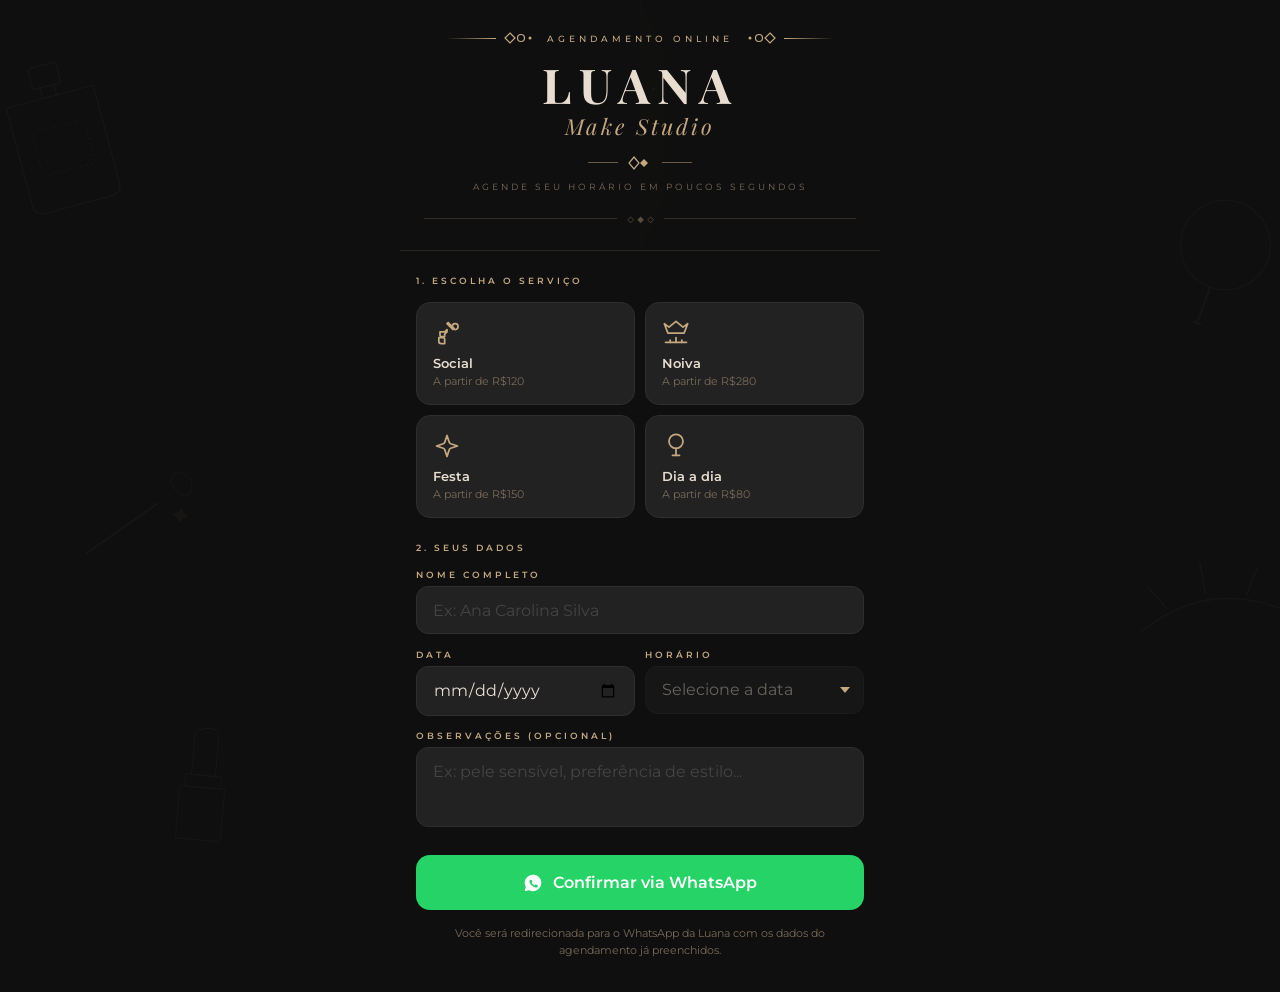
==== commit dce00276: "Add files via upload" ====
--- a/index.html
+++ b/index.html
@@ -329,6 +329,7 @@
       touch-action: manipulation;
     }
     .reset-btn:active { color: var(--gold); border-color: var(--gold); }
+      #wa-fallback:not([hidden]) { display: block; }
   </style>
 </head>
 <body>
@@ -536,6 +537,7 @@
         <span>Confirmar via WhatsApp</span>
       </button>
       <p class="disclaimer">Você será redirecionada para o WhatsApp da Luana com os dados do agendamento já preenchidos.</p>
+      <a id="wa-fallback" href="#" target="_blank" rel="noopener" hidden style="text-align:center;margin-top:12px;font-size:12px;color:var(--gold);text-decoration:underline;">Se o WhatsApp não abriu, toque aqui</a>
     </div>
   </form>
 
@@ -549,26 +551,44 @@
 
 <script>
   // ── CONFIGURAÇÃO ──
-  const WHATSAPP_NUMBER = '5562999999999'; // Troque pelo número da Luana com DDI+DDD
+  const WHATSAPP_NUMBER = '5562985796998'; // +55 62 98579-6998 (DDI + DDD + número)
   const HORARIOS = [
-    '08:00','08:30','09:00','09:30',
-    '10:00','10:30','11:00','11:30',
-    '12:00','12:30','13:00','13:30',
-    '14:00','14:30','15:00','15:30',
-    '16:00','16:30','17:00','17:30',
-    '18:00','18:30','19:00','19:30','20:00'
+    '08:00','09:00','10:00','11:00','12:00','13:00','14:00',
+    '15:00','16:00','17:00','18:00','19:00','20:00'
   ];
 
   // ── ESTADO ──
+  // Cole aqui a URL do Google Apps Script para as reservas valerem para TODAS as pessoas.
+  // Vazio = modo local (a reserva só aparece neste navegador).
+  const API_URL = 'https://script.google.com/macros/s/AKfycbyDQd3A8nrsvgWtaoeZr701lHIk3I0xFjRYMMWu1BiLjE5HL060JyIpy1XJw4WyArjC/exec';
   let selectedService = '';
-  function getBookings() {
+  let loadToken = 0;
+
+  function getLocalBookings() {
     try { return JSON.parse(localStorage.getItem('lms_bookings') || '{}'); } catch { return {}; }
   }
-  function saveBooking(date, time) {
-    const b = getBookings();
+  function saveLocalBooking(date, time) {
+    const b = getLocalBookings();
     if (!b[date]) b[date] = [];
     if (!b[date].includes(time)) b[date].push(time);
-    localStorage.setItem('lms_bookings', JSON.stringify(b));
+    try { localStorage.setItem('lms_bookings', JSON.stringify(b)); } catch {}
+  }
+
+  async function fetchBooked(date) {
+    if (!API_URL) return getLocalBookings()[date] || [];
+    const res = await fetch(`${API_URL}?date=${encodeURIComponent(date)}`);
+    const data = await res.json();
+    return data.booked || [];
+  }
+
+  async function reserveSlot(payload) {
+    if (!API_URL) { saveLocalBooking(payload.date, payload.time); return { ok: true }; }
+    const res = await fetch(API_URL, {
+      method: 'POST',
+      headers: { 'Content-Type': 'text/plain;charset=utf-8' },
+      body: JSON.stringify(payload)
+    });
+    return await res.json();
   }
 
   // ── TOAST ──
@@ -598,36 +618,44 @@
   dateInput.min = new Date().toISOString().split('T')[0];
   dateInput.addEventListener('change', populateHorarios);
 
-  function populateHorarios() {
+  async function populateHorarios() {
     const date = dateInput.value;
-    timeSelect.innerHTML = '';
+    const token = ++loadToken;
     if (!date) {
       timeSelect.disabled = true;
       timeSelect.innerHTML = '<option value="">Selecione a data</option>';
       return;
     }
-    const booked = getBookings()[date] || [];
-    const available = HORARIOS.filter(h => !booked.includes(h));
-    if (available.length === 0) {
-      timeSelect.disabled = true;
+    timeSelect.disabled = true;
+    timeSelect.innerHTML = '<option value="">Carregando horários...</option>';
+
+    let booked = [];
+    try { booked = await fetchBooked(date); }
+    catch (err) { showToast('Não foi possível verificar os horários agora. Tente novamente.', 4000); }
+    if (token !== loadToken) return; // o usuário mudou a data enquanto carregava
+
+    timeSelect.innerHTML = '';
+    if (HORARIOS.every(h => booked.includes(h))) {
       timeSelect.innerHTML = '<option value="">Sem horários disponíveis</option>';
       showToast('Não há horários disponíveis nesta data.');
       return;
     }
-    timeSelect.disabled = false;
     const placeholder = document.createElement('option');
     placeholder.value = ''; placeholder.textContent = 'Selecione';
     timeSelect.appendChild(placeholder);
-    available.forEach(h => {
+    HORARIOS.forEach(h => {
       const opt = document.createElement('option');
-      opt.value = h; opt.textContent = h;
+      opt.value = h;
+      if (booked.includes(h)) { opt.textContent = h + ' — reservado'; opt.disabled = true; }
+      else { opt.textContent = h; }
       timeSelect.appendChild(opt);
     });
+    timeSelect.disabled = false;
     document.getElementById('err-time').classList.remove('show');
   }
 
   // ── SUBMIT ──
-  document.getElementById('booking-form').addEventListener('submit', function(e) {
+  document.getElementById('booking-form').addEventListener('submit', async function(e) {
     e.preventDefault();
     let ok = true;
 
@@ -642,8 +670,26 @@
     if (!ok) return;
 
     const notes = document.getElementById('notes').value.trim();
+    const btn = this.querySelector('.submit-btn');
+    btn.disabled = true;
+
+    // Abre a aba já no clique (o navegador só permite assim); o endereço do WhatsApp entra depois
+    const waWin = window.open('', '_blank');
+
+    // Reserva o horário na agenda compartilhada
+    let result = { ok: true };
+    try { result = await reserveSlot({ date, time, name, service: selectedService, notes }); }
+    catch (err) { /* sem conexão com a agenda: segue para o WhatsApp mesmo assim */ }
+    btn.disabled = false;
+
+    if (result && result.ok === false && result.error === 'taken') {
+      if (waWin) waWin.close();
+      showToast('Esse horário acabou de ser reservado por outra pessoa. Escolha outro.', 4500);
+      await populateHorarios();
+      return;
+    }
+
     const dateFmt = new Date(date + 'T12:00:00').toLocaleDateString('pt-BR');
-
     let msg = `Olá, Luana! Gostaria de agendar um horário 💄\n\n`;
     msg += `*Serviço:* ${selectedService}\n`;
     msg += `*Nome:* ${name}\n`;
@@ -652,18 +698,24 @@
     if (notes) msg += `*Observações:* ${notes}\n`;
     msg += `\nAguardo confirmação! 🙏`;
 
-    saveBooking(date, time);
     const url = `https://wa.me/${WHATSAPP_NUMBER}?text=${encodeURIComponent(msg)}`;
-    window.open(url, '_blank');
-    showToast('Redirecionando para o WhatsApp...', 3000);
+    const fb = document.getElementById('wa-fallback');
+    fb.href = url; fb.hidden = false;
+    showToast('Abrindo o WhatsApp...', 3000);
+    if (waWin) { waWin.location.href = url; }   // nova aba
+    else { window.location.href = url; }        // pop-up bloqueado: abre nesta mesma aba
   });
 
-  // ── RESET ──
-  document.getElementById('reset-btn').addEventListener('click', () => {
-    localStorage.removeItem('lms_bookings');
-    populateHorarios();
-    showToast('Horários limpos!');
-  });
+  // ── RESET (só modo local) ──
+  if (API_URL) {
+    document.querySelector('.footer').style.display = 'none';
+  } else {
+    document.getElementById('reset-btn').addEventListener('click', () => {
+      localStorage.removeItem('lms_bookings');
+      populateHorarios();
+      showToast('Horários limpos!');
+    });
+  }
 </script>
 </body>
 </html>
